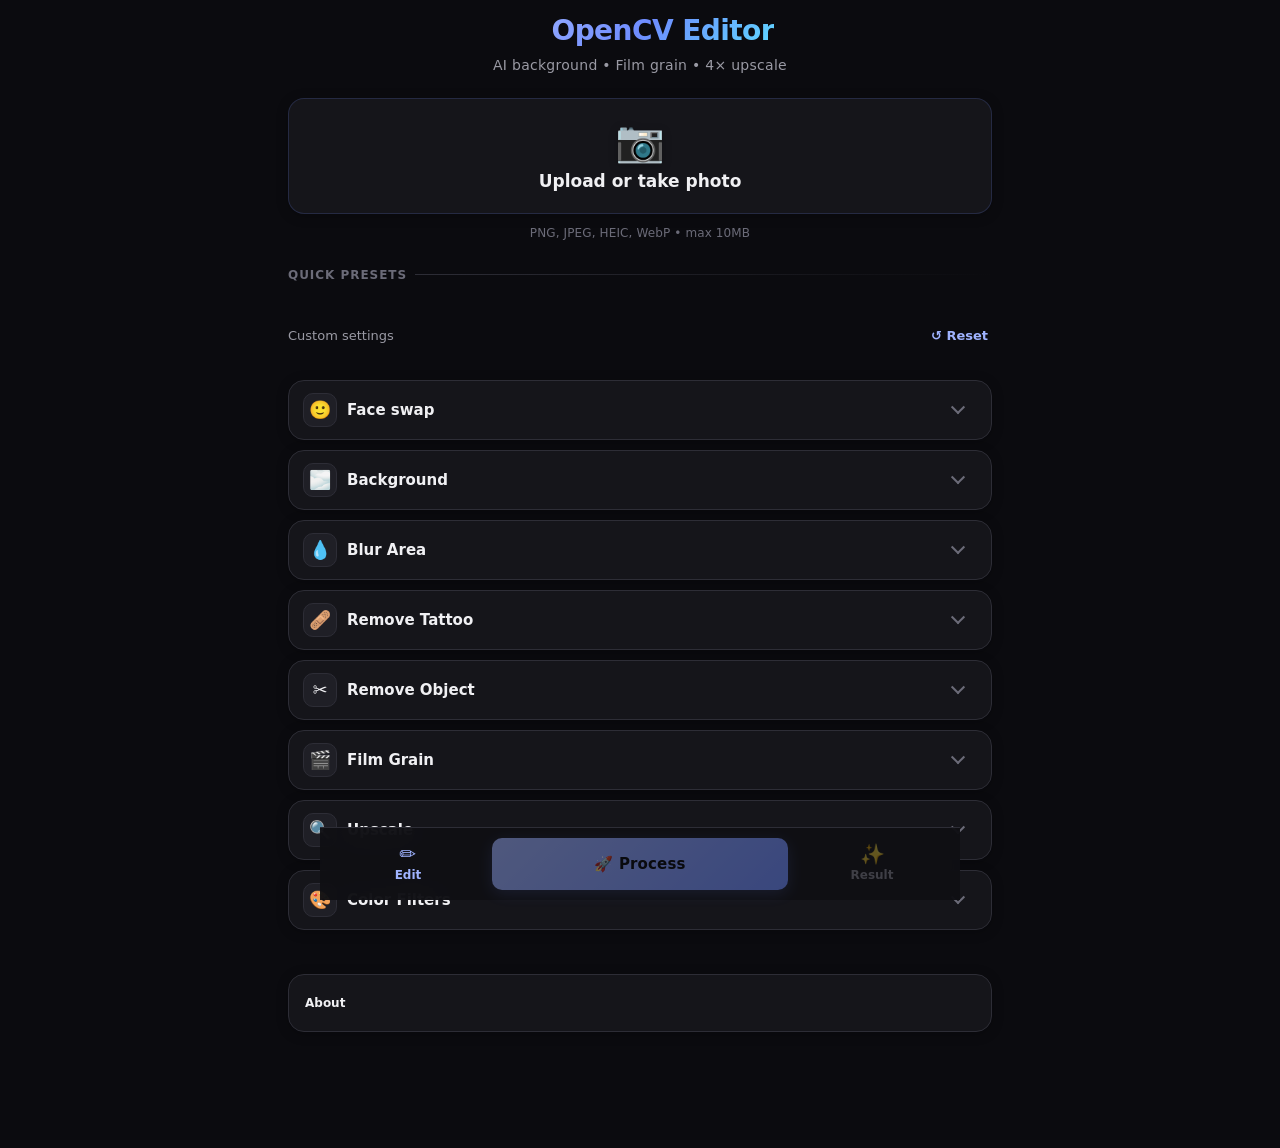
==== web/index.html @ 7b66ee46 "fix: tattoo removal two-stage repair: LaMa for light/shade, colour diffused from the skin around the" ====
<!DOCTYPE html>
<html lang="en">
<head>
  <meta charset="UTF-8" />
  <meta name="viewport" content="width=device-width, initial-scale=1.0, viewport-fit=cover" />
  <meta name="theme-color" content="#0f0f12" />
  <meta name="description" content="Mobile-first AI image editor — background, grain, upscale, filters. On-device." />
  <meta name="mobile-web-app-capable" content="yes" />
  <meta name="apple-mobile-web-app-capable" content="yes" />
  <meta name="apple-mobile-web-app-status-bar-style" content="black-translucent" />
  <title>OpenCV Image Editor</title>
  <link rel="manifest" href="manifest.webmanifest" />
  <link rel="icon" type="image/png" sizes="192x192" href="icons/icon-192.png" />
  <link rel="apple-touch-icon" href="icons/icon-192.png" />
  <link rel="stylesheet" href="style.css?v=26" />
</head>
<body>
  <main class="app">
    <header class="app-header">
      <h1>OpenCV Editor</h1>
      <p class="subtitle">AI background • Film grain • 4× upscale</p>
    </header>

    <section class="upload-section" aria-label="Upload image">
      <button id="upload-btn" class="card upload-card" type="button">
        <span class="upload-btn-icon">📷</span>
        <span>Upload or take photo</span>
      </button>
      <p class="upload-hint">PNG, JPEG, HEIC, WebP • max 10MB</p>
      <input id="file-input" type="file" accept="image/png,image/jpeg,image/webp,image/heic,image/heif" hidden />
      <div id="preview-container" hidden>
        <div class="preview-stack">
          <div id="zoom-layer" class="zoom-layer">
            <img id="preview" alt="Uploaded preview" />
            <canvas id="live-canvas" aria-hidden="true" hidden></canvas>
            <canvas id="mask-canvas" hidden></canvas>
            <svg id="face-overlay" class="face-overlay" hidden aria-label="Detected faces"></svg>
          </div>
          <span class="live-badge" aria-hidden="true">Live preview</span>
          <div id="zoom-controls" class="zoom-controls" hidden role="group" aria-label="Zoom">
            <button type="button" id="zoom-out" aria-label="Zoom out">−</button>
            <button type="button" id="zoom-in" aria-label="Zoom in">+</button>
            <button type="button" id="zoom-pan" aria-label="Move the picture (drag to pan)" aria-pressed="false">✋</button>
            <button type="button" id="zoom-fit" aria-label="Fit the whole picture">⤢</button>
          </div>
        </div>
        <div class="transform-bar" role="group" aria-label="Rotate and flip">
          <button class="btn btn-secondary" id="rot-ccw" type="button" aria-label="Rotate left"><span aria-hidden="true">⟲</span><small>Left</small></button>
          <button class="btn btn-secondary" id="rot-cw" type="button" aria-label="Rotate right"><span aria-hidden="true">⟳</span><small>Right</small></button>
          <button class="btn btn-secondary" id="flip-h" type="button" aria-label="Flip horizontally"><span aria-hidden="true">⇋</span><small>Flip H</small></button>
          <button class="btn btn-secondary" id="flip-v" type="button" aria-label="Flip vertically"><span aria-hidden="true">⇅</span><small>Flip V</small></button>
          <button class="btn btn-secondary btn-danger" id="clear-btn" type="button" aria-label="Remove this photo"><span aria-hidden="true">✕</span><small>Remove</small></button>
        </div>
        <div id="select-toolbar" class="select-toolbar" hidden>
          <div class="select-head">
            <strong id="sel-title">Select</strong>
            <fieldset class="segmented segmented-sm" id="sel-mode">
              <legend class="sr-only">Selection mode</legend>
              <label><input type="radio" name="sel-mode" value="click" checked /><span>🎯 Tap</span></label>
              <label><input type="radio" name="sel-mode" value="paint" /><span>✏️ Paint</span></label>
            </fieldset>
          </div>
          <p class="control-hint" id="sel-hint"></p>
          <p class="control-hint">Zoom in to select precisely: pinch with two fingers (or Ctrl + scroll), use + / −, and ✋ to drag the picture around. ⤢ fits it back.</p>
          <div id="sel-paint-controls" hidden>
            <label class="slider-row">
              <span>Brush size <output id="sel-brush-value">24</output></span>
              <input type="range" id="sel-brush-size" min="5" max="80" step="1" value="24" />
            </label>
          </div>
          <div class="inpaint-buttons">
            <button id="sel-undo" class="btn btn-secondary" type="button" hidden>↶ Undo</button>
            <button id="sel-clear" class="btn btn-secondary" type="button">🗑️ Clear selection</button>
          </div>
        </div>
      </div>
    </section>

    <section class="presets-section" aria-label="Quick presets">
      <h2 class="section-title">Quick Presets</h2>
      <div class="preset-pills" id="preset-pills" role="tablist">
        <!-- pills populated by app.js -->
      </div>
      <div class="preset-meta">
        <p class="preset-description" id="preset-description">Custom settings</p>
        <button id="reset-btn" class="btn-link" type="button" aria-label="Reset all settings to defaults">↺ Reset</button>
      </div>
    </section>

    <section class="controls-section" aria-label="Image processing controls">
      <details class="control-group" id="face-group">
        <summary>
          <span class="control-icon" aria-hidden="true">🙂</span>
          <span>Face swap</span>
        </summary>
        <div class="control-body">
          <label class="checkbox-row">
            <input type="checkbox" id="face-enabled" />
            <span>Replace a face with one from another photo</span>
          </label>
          <p class="face-note" id="face-note" hidden></p>
          <div class="bg-image-row">
            <button id="face-donor-btn" class="btn btn-secondary" type="button">🙂 Choose photo with the new face</button>
            <img id="face-donor-thumb" alt="Photo with the new face" hidden />
            <input id="face-donor-input" type="file" accept="image/png,image/jpeg,image/webp,image/heic,image/heif" hidden />
          </div>
          <p class="face-info" id="face-info" aria-live="polite"></p>
          <div class="face-pick" id="face-target-pick" hidden>
            <span>Replace which face in your photo?</span>
            <div class="face-chips" id="face-target-chips" role="group" aria-label="Face to replace"></div>
          </div>
          <div class="face-pick" id="face-donor-pick" hidden>
            <span>Use which face from the new photo?</span>
            <div class="face-chips" id="face-donor-chips" role="group" aria-label="Face to use"></div>
          </div>
          <label class="checkbox-row" id="face-hair-row">
            <input type="checkbox" id="face-hair" />
            <span>Also take their hair (best with a plain background and no hat)</span>
          </label>
          <label class="slider-row">
            <span>Face shape: theirs → new face <output id="face-shape-value">0.80</output></span>
            <input type="range" id="face-shape" min="0" max="1" step="0.05" value="0.8" />
          </label>
          <label class="slider-row">
            <span>Soften edge <output id="face-blend-value">0.50</output></span>
            <input type="range" id="face-blend" min="0" max="1" step="0.05" value="0.5" />
          </label>
          <label class="slider-row">
            <span>Match skin tone <output id="face-color-value">0.80</output></span>
            <input type="range" id="face-color" min="0" max="1" step="0.05" value="0.8" />
          </label>
          <label class="slider-row">
            <span>Match photo texture <output id="face-detail-value">0.80</output></span>
            <input type="range" id="face-detail" min="0" max="1.5" step="0.05" value="0.8" />
          </label>
          <label class="slider-row" id="face-restore-row">
            <span>Sharpen face <output id="face-restore-value">0.30</output></span>
            <input type="range" id="face-restore" min="0" max="1" step="0.05" value="0.3" />
          </label>
          <p class="face-note">Runs on the server when you tap Process (a few seconds). Only use faces of people who are happy for you to.</p>
        </div>
      </details>

      <details class="control-group" id="bg-group">
        <summary>
          <span class="control-icon" aria-hidden="true">🌫️</span>
          <span>Background</span>
        </summary>
        <div class="control-body">
          <label class="checkbox-row">
            <input type="checkbox" id="bg-enabled" />
            <span>Enable background processing</span>
          </label>
          <fieldset class="segmented" id="bg-mode">
            <legend class="sr-only">Background mode</legend>
            <label><input type="radio" name="bg-mode" value="blur" checked /><span>Blur</span></label>
            <label><input type="radio" name="bg-mode" value="remove" /><span>Remove</span></label>
            <label><input type="radio" name="bg-mode" value="color" /><span>Colour</span></label>
            <label><input type="radio" name="bg-mode" value="image" /><span>Photo</span></label>
          </fieldset>
          <fieldset class="segmented" id="bg-source">
            <legend class="sr-only">Background selection</legend>
            <label><input type="radio" name="bg-source" value="auto" checked /><span>Auto</span></label>
            <label><input type="radio" name="bg-source" value="paint" /><span>Paint BG</span></label>
          </fieldset>
          <div id="bg-model-row" class="select-row">
            <label for="bg-model">Model</label>
            <select id="bg-model" disabled>
              <option value="u2netp" selected>U2NetP (fast)</option>
              <option value="birefnet_tiny">BiRefNet Tiny (best quality, slow)</option>
            </select>
          </div>
          <label class="slider-row" id="blur-strength-row">
            <span>Blur strength <output id="blur-value">15</output></span>
            <input type="range" id="blur-strength" min="1" max="50" value="15" />
          </label>
          <div id="bg-replace" hidden>
            <div id="bg-color-row" class="bg-color-row" hidden>
              <div class="swatches" id="bg-swatches" role="group" aria-label="Background colour"></div>
              <input type="color" id="bg-color" value="#00b140" aria-label="Custom background colour" />
            </div>
            <div id="bg-image-row" class="bg-image-row" hidden>
              <button id="bg-image-btn" class="btn btn-secondary" type="button">🖼️ Choose background photo</button>
              <img id="bg-image-thumb" alt="Chosen background" hidden />
              <input id="bg-image-input" type="file" accept="image/png,image/jpeg,image/webp,image/heic,image/heif" hidden />
            </div>
            <div id="bg-image-adjust" hidden>
              <label class="slider-row">
                <span>Zoom <output id="bg-zoom-value">1.00</output></span>
                <input type="range" id="bg-zoom" min="1" max="3" step="0.05" value="1" />
              </label>
              <label class="slider-row">
                <span>Move left / right <output id="bg-x-value">0.00</output></span>
                <input type="range" id="bg-x" min="-1" max="1" step="0.05" value="0" />
              </label>
              <label class="slider-row">
                <span>Move up / down <output id="bg-y-value">0.00</output></span>
                <input type="range" id="bg-y" min="-1" max="1" step="0.05" value="0" />
              </label>
            </div>
            <label class="slider-row">
              <span>Soften edge <output id="bg-feather-value">0.00</output></span>
              <input type="range" id="bg-feather" min="0" max="1" step="0.05" value="0" />
            </label>
            <label class="slider-row">
              <span>Edge in / out <output id="bg-shrink-value">0.00</output></span>
              <input type="range" id="bg-shrink" min="-1" max="1" step="0.05" value="0" />
            </label>
            <label class="slider-row">
              <span>Remove colour fringe <output id="bg-defringe-value">0.00</output></span>
              <input type="range" id="bg-defringe" min="0" max="1" step="0.05" value="0" />
            </label>
          </div>
        </div>
      </details>

      <details class="control-group" id="blur-group">
        <summary>
          <span class="control-icon" aria-hidden="true">💧</span>
          <span>Blur Area</span>
        </summary>
        <div class="control-body">
          <label class="checkbox-row">
            <input type="checkbox" id="blur-enabled" />
            <span>Enable selective blur</span>
          </label>
          <fieldset class="segmented" id="blur-target">
            <legend class="sr-only">What to blur</legend>
            <label><input type="radio" name="blur-target" value="selection" checked /><span>Blur selection</span></label>
            <label><input type="radio" name="blur-target" value="outside" /><span>Blur everything else</span></label>
          </fieldset>
          <label class="slider-row">
            <span>Blur strength <output id="blur-area-value">15</output></span>
            <input type="range" id="blur-area-strength" min="1" max="50" value="15" />
          </label>
        </div>
      </details>

      <details class="control-group" id="tattoo-group">
        <summary>
          <span class="control-icon" aria-hidden="true">🩹</span>
          <span>Remove Tattoo</span>
        </summary>
        <div class="control-body">
          <label class="checkbox-row">
            <input type="checkbox" id="tattoo-enabled" />
            <span>Enable tattoo removal</span>
          </label>
          <label class="slider-row">
            <span>Amount removed <output id="tattoo-strength-value">1.00</output></span>
            <input type="range" id="tattoo-strength" min="0" max="1" step="0.05" value="1" />
          </label>
          <label class="slider-row">
            <span>Sensitivity (higher catches fainter ink) <output id="tattoo-grow-value">0.50</output></span>
            <input type="range" id="tattoo-grow" min="0" max="1" step="0.05" value="0.5" />
          </label>
          <p class="face-note">Tap the tattoo to select it, or paint over it. The background is taken out temporarily, the painted skin is removed with AI object removal and given back the skin's own grain, then the background is put back, so the wall is never touched. Paint the whole tattoo, a little past its edge is fine, but keep clear of anything you want to keep (eyes, hair). The sensitivity slider only applies if the AI model is unavailable.</p>
        </div>
      </details>

      <details class="control-group" id="inpaint-group">
        <summary>
          <span class="control-icon" aria-hidden="true">✂️</span>
          <span>Remove Object</span>
        </summary>
        <div class="control-body">
          <label class="checkbox-row">
            <input type="checkbox" id="inpaint-enabled" />
            <span>Enable object removal</span>
          </label>
          <fieldset class="segmented" id="inpaint-algo">
            <legend class="sr-only">Inpainting algorithm</legend>
            <label><input type="radio" name="inpaint-algo" value="lama" checked /><span>AI</span></label>
            <label><input type="radio" name="inpaint-algo" value="ns" /><span>Smooth</span></label>
            <label><input type="radio" name="inpaint-algo" value="telea" /><span>Fast</span></label>
          </fieldset>
          <label class="slider-row" id="inpaint-iterations-row">
            <span>AI quality <output id="inpaint-iterations-value">2 passes</output></span>
            <input type="range" id="inpaint-iterations" min="1" max="20" step="1" value="2" />
          </label>
          <label class="slider-row" id="inpaint-radius-row">
            <span>Fill radius <output id="inpaint-radius-value">3</output></span>
            <input type="range" id="inpaint-radius" min="1" max="20" step="1" value="3" />
          </label>
        </div>
      </details>

      <details class="control-group" id="grain-group">
        <summary>
          <span class="control-icon" aria-hidden="true">🎬</span>
          <span>Film Grain</span>
        </summary>
        <div class="control-body">
          <label class="checkbox-row">
            <input type="checkbox" id="grain-enabled" />
            <span>Enable film grain</span>
          </label>
          <label class="slider-row">
            <span>Intensity <output id="grain-value">0.4</output></span>
            <input type="range" id="grain-intensity" min="0" max="1" step="0.05" value="0.4" />
          </label>
        </div>
      </details>

      <details class="control-group" id="upscale-group">
        <summary>
          <span class="control-icon" aria-hidden="true">🔍</span>
          <span>Upscale</span>
        </summary>
        <div class="control-body">
          <label class="checkbox-row">
            <input type="checkbox" id="upscale-enabled" />
            <span>Enable upscaling</span>
          </label>
          <fieldset class="segmented" id="upscale-scale">
            <legend class="sr-only">Scale factor</legend>
            <label><input type="radio" name="upscale-scale" value="1" /><span>1×</span></label>
            <label><input type="radio" name="upscale-scale" value="2" checked /><span>2×</span></label>
            <label><input type="radio" name="upscale-scale" value="4" /><span>4×</span></label>
          </fieldset>
          <label class="select-row">
            <span>Algorithm</span>
            <select id="upscale-algorithm">
              <option value="interp" selected>Fast (LANCZOS)</option>
              <option value="edsr">Best (EDSR, slow)</option>
              <option value="espcn">Balanced (ESPCN)</option>
            </select>
          </label>
        </div>
      </details>

      <details class="control-group" id="filters-group">
        <summary>
          <span class="control-icon" aria-hidden="true">🎨</span>
          <span>Color Filters</span>
        </summary>
        <div class="control-body">
          <label class="checkbox-row">
            <input type="checkbox" id="filters-enabled" />
            <span>Enable color filters</span>
          </label>
          <label class="slider-row">
            <span>Brightness <output id="brightness-value">1.0</output></span>
            <input type="range" id="brightness" min="0" max="2" step="0.05" value="1.0" />
          </label>
          <label class="slider-row">
            <span>Contrast <output id="contrast-value">1.0</output></span>
            <input type="range" id="contrast" min="0" max="2" step="0.05" value="1.0" />
          </label>
          <label class="slider-row">
            <span>Saturation <output id="saturation-value">1.0</output></span>
            <input type="range" id="saturation" min="0" max="2" step="0.05" value="1.0" />
          </label>
          <label class="slider-row">
            <span>Sharpness <output id="sharpness-value">1.0</output></span>
            <input type="range" id="sharpness" min="0" max="2" step="0.05" value="1.0" />
          </label>
          <label class="slider-row">
            <span>Vignette <output id="vignette-value">0.0</output></span>
            <input type="range" id="vignette" min="0" max="1" step="0.05" value="0" />
          </label>
          <label class="checkbox-row">
            <input type="checkbox" id="sepia" />
            <span>Sepia tone</span>
          </label>
          <label class="checkbox-row">
            <input type="checkbox" id="anime" />
            <span>Anime style</span>
          </label>
          <div id="anime-controls" hidden>
            <label class="select-row">
              <span>Anime style</span>
              <select id="anime-style">
                <option value="hayao" selected>Hayao — classic anime</option>
                <option value="shinkai">Shinkai — vivid blues</option>
                <option value="paprika">Paprika — bold colours</option>
                <option value="hayao3">Hayao v3 — soft Ghibli</option>
                <option value="jp_face">JP Face — cel-shaded cartoon</option>
              </select>
            </label>
            
          </div>
          <label class="checkbox-row">
            <input type="checkbox" id="painting" />
            <span>Painting style</span>
          </label>
          <div id="painting-controls" hidden>
            <fieldset class="segmented" id="painting-style">
              <legend class="sr-only">Painting style</legend>
              <label><input type="radio" name="painting-style" value="oil" checked /><span>Oil</span></label>
              <label><input type="radio" name="painting-style" value="painterly" /><span>Painterly</span></label>
              <label><input type="radio" name="painting-style" value="pointillism" /><span>Pointillist</span></label>
            </fieldset>
            <p class="control-hint">AI style transfer · Oil: rich brushwork, Painterly: soft modern, Pointillist: impressionist dots</p>
          </div>
        </div>
      </details>

    </section>


    <section class="output-section" id="output-section" hidden aria-label="Processed output">
      <div class="output-tabs" id="output-tabs" role="tablist" data-more="false">
        <button class="tab active" data-tab="final" role="tab">✨ Result</button>
        <button class="tab" data-tab="before_after" role="tab">🔄 Before/After</button>
        <button class="tab tab-debug" data-tab="diff" role="tab">🔍 Diff</button>
        <button class="tab tab-debug" data-tab="mask" role="tab">🎭 Mask</button>
        <button class="tab tab-debug" data-tab="grain" role="tab">🎬 Grain</button>
        <button class="tab tab-debug" data-tab="upscaled" role="tab">📐 Upscaled</button>
        <button class="tab tab-more" id="tabs-more" type="button" aria-expanded="false" hidden>More ▾</button>
      </div>
      <div class="output-panes">
        <div class="output-pane active" data-pane="final">
          <img id="out-final" alt="Processed result" />
          <div class="save-row">
            <a id="save-btn" class="btn btn-primary" download="edited.png" hidden>⬇️ Save PNG</a>
            <button id="share-btn" class="btn btn-secondary" type="button" hidden>📤 Share</button>
          </div>
          <p class="save-hint" id="save-hint" hidden>Saved as a PNG file so transparency is kept. Long-pressing the picture can flatten it; use this button.</p>
        </div>
        <div class="output-pane" data-pane="before_after">
          <img id="out-before_after" alt="Before/after comparison" />
        </div>
        <div class="output-pane" data-pane="diff">
          <img id="out-diff" alt="Difference visualization" />
        </div>
        <div class="output-pane" data-pane="mask">
          <img id="out-mask" alt="Matting mask" />
        </div>
        <div class="output-pane" data-pane="grain">
          <img id="out-grain" alt="Grain visualization" />
        </div>
        <div class="output-pane" data-pane="upscaled">
          <img id="out-upscaled" alt="Upscaled intermediate" />
        </div>
      </div>
      <div class="output-meta" id="output-meta"></div>
    </section>

    <footer class="app-footer">
      <details>
        <summary>About</summary>
        <p>Mobile-first AI image editor. Powered by OpenCV 5, BiRefNet / U2Net background removal, LaMa inpainting and EDSR upscaling.</p>
        <p>All processing happens on-device. No images are uploaded to a third party.</p>
      </details>
    </footer>
  </main>

  <div class="status-bar" id="status-bar" role="status" aria-live="polite"></div>
  <nav class="bottom-nav" aria-label="Main">
    <button id="nav-edit" class="nav-item active" type="button" aria-current="page">
      <span aria-hidden="true">✏️</span><span>Edit</span>
    </button>
    <button id="process-btn" class="btn btn-primary" type="button" disabled>🚀 Process</button>
    <button id="nav-result" class="nav-item" type="button" disabled>
      <span aria-hidden="true">✨</span><span>Result</span>
    </button>
  </nav>

  <script type="module" src="app.js?v=55"></script>
</body>
</html>
---- web/style.css ----
/* OpenCV Image Editor — mobile-first polished dark theme
 * 2026-07 GUI refresh: consistent cards, glass action bar, compact controls
 */

:root {
  --bg: #0b0b0f;
  --surface: #15151a;
  --surface-2: #1f1f26;
  --surface-3: #2a2a33;
  --fg: #f0f0f3;
  --fg-dim: #9a9aa4;
  --fg-subtle: #6b6b78;
  --accent: #6e8cff;
  --accent-2: #9fb3ff;
  --accent-hover: #5b7af0;
  --accent-fg: #05060a;
  --border: #2d2d36;
  --error: #ff6b6b;
  --success: #55df74;
  --warning: #ffb347;
  --radius: 16px;
  --radius-sm: 10px;
  --radius-xs: 6px;
  --shadow: 0 4px 20px rgba(0, 0, 0, 0.35);
  --shadow-soft: 0 2px 12px rgba(0, 0, 0, 0.25);
  --safe-top: env(safe-area-inset-top, 0px);
  --safe-bottom: env(safe-area-inset-bottom, 0px);
  --safe-left: env(safe-area-inset-left, 0px);
  --safe-right: env(safe-area-inset-right, 0px);
}

* { box-sizing: border-box; margin: 0; padding: 0; }

html, body {
  background: var(--bg);
  color: var(--fg);
  font-family: -apple-system, BlinkMacSystemFont, "Segoe UI", system-ui, sans-serif;
  font-size: 16px;
  line-height: 1.5;
  -webkit-text-size-adjust: 100%;
  -webkit-tap-highlight-color: transparent;
  overscroll-behavior-y: contain;
  overflow-x: hidden;
}

body {
  min-height: 100vh;
  min-height: 100dvh;
}

img { max-width: 100%; height: auto; display: block; }

/* Class-based display rules must not defeat the hidden attribute */
[hidden] { display: none !important; }

.sr-only {
  position: absolute; width: 1px; height: 1px;
  padding: 0; margin: -1px; overflow: hidden;
  clip: rect(0, 0, 0, 0); white-space: nowrap; border: 0;
}

.app {
  width: 100%;
  max-width: 640px;
  margin: 0 auto;
  padding: calc(14px + var(--safe-top)) calc(14px + var(--safe-right)) calc(96px + var(--safe-bottom)) calc(14px + var(--safe-left));
}

@media (max-width: 767px) {
  .app {
    width: auto;
    margin-left: calc(14px + var(--safe-left));
    margin-right: calc(14px + var(--safe-right));
    padding-left: 0;
    padding-right: 0;
  }
}

@media (min-width: 768px) {
  .app {
    max-width: 760px;
    padding-left: calc(28px + var(--safe-left));
    padding-right: calc(28px + var(--safe-right));
  }
}

/* --- Header --- */
.app-header {
  text-align: center;
  margin-bottom: 22px;
  overflow: hidden;
}
.app-header h1 {
  font-size: clamp(21px, 6vw, 28px);
  font-weight: 800;
  margin-bottom: 6px;
  letter-spacing: -0.02em;
  background: linear-gradient(135deg, #a0b4ff 0%, #6e8cff 50%, #5ed8ff 100%);
  -webkit-background-clip: text;
  background-clip: text;
  color: transparent;
  display: inline-flex;
  align-items: center;
  gap: 8px;
  max-width: 100%;
  line-height: 1.15;
  text-align: center;
}
.app-header h1::before {
  content: "🎨";
  font-size: 1.08em;
  filter: drop-shadow(0 2px 4px rgba(0,0,0,0.3));
  flex: 0 0 auto;
}
.subtitle {
  color: var(--fg-dim);
  font-size: 14px;
  font-weight: 500;
  letter-spacing: 0.02em;
}

.section-title {
  font-size: 12px;
  font-weight: 700;
  text-transform: uppercase;
  letter-spacing: 0.08em;
  color: var(--fg-subtle);
  margin-bottom: 10px;
  display: flex;
  align-items: center;
  gap: 8px;
}
.section-title::after {
  content: "";
  flex: 1;
  height: 1px;
  background: linear-gradient(90deg, var(--border), transparent);
}

/* --- Cards (shared shell) --- */
.card {
  background: var(--surface);
  border: 1px solid var(--border);
  border-radius: var(--radius);
  box-shadow: var(--shadow-soft);
}

/* --- Upload --- */
.upload-section { margin-bottom: 24px; }
.upload-card {
  display: flex;
  flex-direction: column;
  align-items: center;
  justify-content: center;
  gap: 10px;
  width: 100%;
  min-height: 116px;
  padding: 18px;
  color: var(--fg);
  font-family: inherit;
  border-color: rgba(110, 140, 255, 0.18);
  cursor: pointer;
  transition: transform 0.15s, border-color 0.15s, box-shadow 0.15s;
}
.upload-card:hover {
  border-color: var(--accent);
  box-shadow: 0 0 0 1px var(--accent), var(--shadow-soft);
}
.upload-card:active { transform: scale(0.98); }
.upload-btn-icon {
  font-size: 40px;
  line-height: 1;
  filter: drop-shadow(0 2px 4px rgba(0,0,0,0.25));
}
.upload-card span:last-child {
  font-size: 17px;
  font-weight: 600;
  color: var(--fg);
}
.upload-hint {
  margin-top: 10px;
  font-size: 12px;
  color: var(--fg-subtle);
  text-align: center;
  letter-spacing: 0.01em;
}

#preview-container { position: relative; margin-top: 14px; }
.preview-stack {
  position: relative;
  width: 100%;
  border-radius: var(--radius);
  overflow: hidden;
  background: var(--surface-2);
  box-shadow: var(--shadow-soft);
}
#preview {
  width: 100%;
  border-radius: var(--radius);
  max-height: 420px;
  object-fit: contain;
  display: block;
}
#live-canvas {
  position: absolute;
  inset: 0;
  width: 100%;
  height: 100%;
  object-fit: contain;       /* same box and letterboxing as #preview */
  border-radius: var(--radius);
  pointer-events: none;      /* the mask canvas above still gets the touches */
}
.live-badge {
  position: absolute;
  left: 8px;
  top: 8px;
  padding: 2px 8px;
  font-size: 11px;
  border-radius: 99px;
  background: rgba(0, 0, 0, 0.55);
  color: #fff;
  pointer-events: none;
  display: none;
}
.preview-stack.is-live .live-badge { display: block; }
#mask-canvas {
  position: absolute;
  top: 0;
  left: 0;
  border-radius: var(--radius);
  cursor: crosshair;
  touch-action: none;          /* paint mode: the finger draws */
}
#mask-canvas[data-mode="click"] { touch-action: pan-y pinch-zoom; }  /* tap to select, drag to scroll */
#mask-canvas[data-zoomed="1"] { touch-action: none; }  /* zoomed in (or moving the picture): we handle every gesture */
.zoom-layer { position: relative; transform-origin: 0 0; will-change: transform; }
.zoom-controls {
  position: absolute;
  right: 8px;
  bottom: 8px;
  display: flex;
  gap: 6px;
  z-index: 5;
}
.zoom-controls[hidden] { display: none; }
.zoom-controls button {
  width: 44px;
  height: 44px;
  border: 0;
  border-radius: 12px;
  font-size: 20px;
  line-height: 1;
  color: #fff;
  background: rgba(0, 0, 0, 0.6);
  cursor: pointer;
}
.zoom-controls button[aria-pressed="true"] { background: var(--accent); }

/* --- Presets --- */
.presets-section { margin-bottom: 22px; }
.preset-pills {
  display: flex;
  gap: 8px;
  overflow-x: auto;
  scroll-snap-type: x mandatory;
  -webkit-overflow-scrolling: touch;
  scrollbar-width: none;
  padding: 4px 2px 10px;
  margin: 0 -2px;
}
.preset-pills::-webkit-scrollbar { display: none; }
.preset-pill {
  flex: 0 0 auto;
  min-width: 90px;
  min-height: 52px;
  padding: 8px 14px;
  background: var(--surface);
  border: 1px solid var(--border);
  border-radius: 999px;
  color: var(--fg);
  font-size: 13px;
  font-weight: 600;
  font-family: inherit;
  cursor: pointer;
  scroll-snap-align: start;
  transition: background 0.15s, border-color 0.15s, color 0.15s, transform 0.1s;
  white-space: nowrap;
  box-shadow: var(--shadow-soft);
}
.preset-pill:hover, .preset-pill:focus-visible { background: var(--surface-2); border-color: var(--accent); outline: none; }
.preset-pill:active { transform: scale(0.96); }
.preset-pill.active {
  background: linear-gradient(135deg, var(--accent-2), var(--accent));
  color: var(--accent-fg);
  border-color: transparent;
  box-shadow: 0 2px 12px rgba(110, 140, 255, 0.3);
}
.preset-description { font-size: 13px; color: var(--fg-dim); margin-top: 6px; min-height: 1.5em; }

/* --- Controls --- */
.controls-section { margin-bottom: 18px; padding-bottom: 6px; }
.control-group {
  background: var(--surface);
  border: 1px solid var(--border);
  border-radius: var(--radius);
  margin-bottom: 10px;
  overflow: hidden;
  box-shadow: var(--shadow-soft);
  transition: border-color 0.15s, box-shadow 0.15s;
}
.control-group[open] {
  border-color: rgba(110, 140, 255, 0.35);
  box-shadow: 0 0 0 1px rgba(110, 140, 255, 0.08), var(--shadow-soft);
}
.control-group summary {
  display: grid;
  grid-template-columns: 34px minmax(0, 1fr);
  align-items: center;
  gap: 10px;
  min-height: 58px;
  padding: 0 14px;
  cursor: pointer;
  list-style: none;
  user-select: none;
  -webkit-user-select: none;
}
.control-group summary::-webkit-details-marker { display: none; }
.control-group summary { grid-template-columns: 34px minmax(0, 1fr) auto auto; }
.control-group summary::after {
  content: "";
  width: 8px; height: 8px;
  border-right: 2px solid var(--fg-subtle);
  border-bottom: 2px solid var(--fg-subtle);
  transform: rotate(45deg) translate(-2px, -2px);
  transition: transform 0.2s, border-color 0.2s;
  margin-right: 4px;
}
.control-group[open] summary::after { transform: rotate(225deg); border-color: var(--accent); }
/* "On" badge: shows which tools are active even when collapsed */
.control-group summary::before {
  content: "On";
  grid-column: 3;
  grid-row: 1;
  display: none;
  padding: 2px 8px;
  font-size: 11px;
  font-weight: 700;
  letter-spacing: 0.04em;
  text-transform: uppercase;
  color: var(--accent-fg);
  background: var(--success);
  border-radius: 999px;
}
.control-group[data-on="true"] summary::before { display: inline-block; }
.control-group[data-on="true"] { border-color: rgba(85, 223, 116, 0.35); }
.control-group[data-on="true"][open] { border-color: rgba(110, 140, 255, 0.45); }
.control-icon {
  width: 34px;
  height: 34px;
  display: flex;
  align-items: center;
  justify-content: center;
  font-size: 18px;
  line-height: 1;
  flex-shrink: 0;
  background: var(--surface-2);
  border-radius: 10px;
  border: 1px solid var(--border);
}
.control-group summary > span:nth-of-type(2) { flex: 1; font-weight: 600; font-size: 15px; }
.control-body {
  padding: 0 16px 16px;
  display: flex;
  flex-direction: column;
  gap: 14px;
}

/* Segmented radio */
.segmented {
  display: flex;
  flex-wrap: wrap;
  gap: 0;
  background: var(--surface-2);
  border-radius: var(--radius-sm);
  padding: 2px;
  border: 1px solid var(--border);
  min-width: 0;
}
.segmented label {
  flex: 1 1 0;
  position: relative;
  min-width: 0;
  min-height: 42px;
  display: flex;
  align-items: center;
  justify-content: center;
  cursor: pointer;
  border-radius: var(--radius-xs);
  transition: background 0.15s;
  padding: 2px;
}
.segmented input[type="radio"] { position: absolute; opacity: 0; pointer-events: none; }
.segmented label > span {
  font-size: 13px;
  font-weight: 600;
  padding: 6px 4px;
  border-radius: var(--radius-xs);
  transition: background 0.15s, color 0.15s, box-shadow 0.15s;
  display: block;
  text-align: center;
  white-space: nowrap;
  width: 100%;
  overflow: hidden;
  text-overflow: ellipsis;
}
.segmented input[type="radio"]:checked + span {
  background: var(--accent);
  color: var(--accent-fg);
  box-shadow: 0 2px 8px rgba(110, 140, 255, 0.25);
}
.segmented label:hover > span { background: rgba(255, 255, 255, 0.04); }
.segmented input[type="radio"]:checked + span:hover { background: var(--accent); }

/* Replacement background (colour / photo) */
#bg-replace { display: flex; flex-direction: column; gap: 14px; }
#bg-replace[hidden], #bg-replace [hidden] { display: none; }
.bg-color-row, .bg-image-row { display: flex; align-items: center; gap: 10px; flex-wrap: wrap; }
.swatches { display: flex; gap: 8px; flex-wrap: wrap; }
.swatch {
  width: 44px; height: 44px; border-radius: 50%;
  border: 2px solid var(--border); padding: 0; cursor: pointer;
}
.swatch[aria-pressed="true"] { border-color: #fff; box-shadow: 0 0 0 2px var(--accent); }
#bg-color { width: 44px; height: 44px; padding: 2px; border-radius: 10px; border: 1px solid var(--border); background: var(--surface-2); }
#bg-image-thumb { width: 56px; height: 56px; object-fit: cover; border-radius: 10px; border: 1px solid var(--border); }

/* Slider / select / checkbox rows */
.slider-row, .select-row {
  display: flex;
  flex-direction: column;
  gap: 6px;
  font-size: 14px;
}
.slider-row > span:first-child {
  display: flex; justify-content: space-between;
  color: var(--fg-dim);
  font-size: 13px;
  font-weight: 500;
  min-height: 20px;
}
.slider-row output { color: var(--fg); font-weight: 700; font-variant-numeric: tabular-nums; }
input[type="range"] {
  -webkit-appearance: none;
  appearance: none;
  width: 100%;
  height: 36px;
  background: transparent;
  cursor: pointer;
  padding: 0;
  margin: 0;
}
input[type="range"]::-webkit-slider-runnable-track {
  height: 6px;
  background: linear-gradient(90deg, var(--surface-3), var(--surface-3));
  border-radius: 3px;
}
input[type="range"]::-webkit-slider-thumb {
  -webkit-appearance: none;
  appearance: none;
  width: 26px; height: 26px;
  background: var(--accent);
  border-radius: 50%;
  margin-top: -10px;
  border: 2px solid var(--bg);
  box-shadow: 0 1px 3px rgba(0, 0, 0, 0.4);
  transition: box-shadow 0.15s, transform 0.1s;
}
input[type="range"]::-webkit-slider-thumb:active { transform: scale(1.1); }
input[type="range"]::-moz-range-track { height: 6px; background: var(--surface-3); border-radius: 3px; }
input[type="range"]::-moz-range-thumb {
  width: 26px; height: 26px;
  background: var(--accent);
  border-radius: 50%;
  border: 2px solid var(--bg);
  box-shadow: 0 1px 3px rgba(0, 0, 0, 0.4);
}
input[type="range"]:focus { outline: none; }
input[type="range"]:focus::-webkit-slider-thumb { box-shadow: 0 0 0 3px rgba(110, 140, 255, 0.4); }
input[type="range"]:focus::-moz-range-thumb { box-shadow: 0 0 0 3px rgba(110, 140, 255, 0.4); }

.select-row select {
  background: var(--surface-2);
  color: var(--fg);
  border: 1px solid var(--border);
  border-radius: var(--radius-sm);
  padding: 0 12px;
  min-height: 46px;
  font-size: 14px;
  font-family: inherit;
  width: 100%;
  cursor: pointer;
}
.select-row select:focus { outline: none; border-color: var(--accent); }

.checkbox-row {
  display: flex;
  flex-direction: row;
  align-items: center;
  gap: 12px;
  min-height: 44px;
  cursor: pointer;
  user-select: none;
  -webkit-user-select: none;
}
.checkbox-row input[type="checkbox"] {
  width: 24px; height: 24px;
  accent-color: var(--accent);
  cursor: pointer;
  flex-shrink: 0;
}
.checkbox-row span { font-size: 15px; font-weight: 500; }

.control-hint {
  font-size: 13px;
  color: var(--fg-dim);
  line-height: 1.5;
}
.inpaint-buttons {
  display: grid;
  grid-auto-flow: column;
  grid-auto-columns: 1fr;
  gap: 8px;
}
#inpaint-click-actions {
  grid-template-columns: 2fr 1fr 1fr;
  grid-auto-flow: row;
}
.inpaint-buttons .btn {
  min-height: 42px;
  font-size: 14px;
  padding: 8px 4px;
}

/* Keyboard / switch-control focus */
.control-group summary:focus-visible,
.btn:focus-visible,
.tab:focus-visible,
.btn-link:focus-visible,
.checkbox-row input:focus-visible,
.select-row select:focus-visible,
.segmented label:has(input:focus-visible) {
  outline: 2px solid var(--accent-2);
  outline-offset: 2px;
}

/* Disabled states */
.slider-row.disabled { opacity: 0.45; pointer-events: none; }
.control-body input:disabled, .control-body select:disabled { opacity: 0.45; cursor: not-allowed; }
.segmented:has(input:disabled) { opacity: 0.45; }

/* --- Buttons --- */
.btn {
  display: flex;
  align-items: center;
  justify-content: center;
  min-height: 50px;
  padding: 12px 20px;
  border: none;
  border-radius: var(--radius-sm);
  font-size: 15px;
  font-weight: 700;
  font-family: inherit;
  cursor: pointer;
  transition: background 0.15s, transform 0.1s, opacity 0.15s, box-shadow 0.15s;
  -webkit-user-select: none;
  user-select: none;
  letter-spacing: 0.01em;
}
.btn:disabled { opacity: 0.45; cursor: not-allowed; }
.btn:active:not(:disabled) { transform: scale(0.98); }
.btn-primary {
  background: linear-gradient(135deg, var(--accent-2), var(--accent));
  color: var(--accent-fg);
  min-height: 56px;
  box-shadow: 0 4px 16px rgba(110, 140, 255, 0.25);
}
.btn-primary:hover:not(:disabled) { background: linear-gradient(135deg, #b1c3ff, var(--accent-hover)); box-shadow: 0 4px 20px rgba(110, 140, 255, 0.35); }
.btn-secondary { background: var(--surface-2); color: var(--fg); border: 1px solid var(--border); }
.btn-secondary:hover:not(:disabled) { background: var(--surface-3); border-color: var(--accent); }
.btn-ghost { background: transparent; color: var(--fg-subtle); min-height: 42px; font-weight: 600; }
.btn-ghost:hover:not(:disabled) { color: var(--fg); background: rgba(255,255,255,0.03); }


/* --- Output --- */
.output-section { margin-top: 18px; }
.status-bar {
  position: fixed;
  left: calc(14px + var(--safe-left));
  right: calc(14px + var(--safe-right));
  bottom: calc(86px + var(--safe-bottom));
  max-width: 612px;
  margin: 0 auto;
  z-index: 30;
  font-size: 14px;
  color: var(--fg);
  text-align: center;
  padding: 10px 14px;
  word-wrap: break-word;
  background: rgba(31, 31, 38, 0.96);
  border-radius: var(--radius-sm);
  border: 1px solid var(--border);
  box-shadow: var(--shadow);
  backdrop-filter: blur(12px);
  -webkit-backdrop-filter: blur(12px);
}
.status-bar:empty { display: none; }
.status-bar.error { color: var(--error); background: rgba(255, 107, 107, 0.08); border-color: rgba(255, 107, 107, 0.3); }
.status-bar.success { color: var(--success); background: rgba(85, 223, 116, 0.08); border-color: rgba(85, 223, 116, 0.3); }
.output-tabs {
  display: flex;
  gap: 4px;
  overflow-x: auto;
  scrollbar-width: none;
  margin-bottom: 12px;
  padding: 4px;
  background: var(--surface);
  border-radius: var(--radius);
  border: 1px solid var(--border);
  -webkit-overflow-scrolling: touch;
}
.output-tabs::-webkit-scrollbar { display: none; }
.tab {
  flex: 1 0 auto;
  min-width: 64px;
  padding: 10px 12px;
  min-height: 44px;
  background: transparent;
  border: none;
  border-radius: var(--radius-sm);
  color: var(--fg-dim);
  font-size: 13px;
  font-weight: 600;
  font-family: inherit;
  cursor: pointer;
  white-space: nowrap;
  transition: background 0.15s, color 0.15s, opacity 0.15s;
}
.tab:hover:not(:disabled) { background: var(--surface-2); color: var(--fg); }
.tab.active { background: var(--accent); color: var(--accent-fg); box-shadow: 0 2px 8px rgba(110, 140, 255, 0.2); }
.tab:disabled { opacity: 0.35; cursor: not-allowed; }

.output-panes {
  background: var(--surface);
  border: 1px solid var(--border);
  border-radius: var(--radius);
  padding: 12px;
}
.output-pane { display: none; }
.output-pane.active { display: block; }
.output-pane img {
  width: 100%;
  height: auto;
  border-radius: var(--radius-sm);
  background: var(--surface-2);
  background-image:
    linear-gradient(45deg, #2e2e38 25%, transparent 25%),
    linear-gradient(-45deg, #2e2e38 25%, transparent 25%),
    linear-gradient(45deg, transparent 75%, #2e2e38 75%),
    linear-gradient(-45deg, transparent 75%, #2e2e38 75%);
  background-size: 16px 16px;
  background-position: 0 0, 0 8px, 8px -8px, -8px 0;
}
.output-meta {
  text-align: center;
  font-size: 12px;
  color: var(--fg-subtle);
  margin-top: 10px;
  padding: 0 4px;
}

/* --- Footer --- */
.app-footer { margin-top: 28px; padding: 0 0 calc(20px + var(--safe-bottom)); }
.app-footer details {
  background: var(--surface);
  border: 1px solid var(--border);
  border-radius: var(--radius);
  padding: 12px 16px;
  font-size: 12px;
  color: var(--fg-dim);
  box-shadow: var(--shadow-soft);
}
.app-footer summary { cursor: pointer; font-weight: 600; color: var(--fg); min-height: 32px; display: flex; align-items: center; }
.app-footer summary::marker { color: var(--fg-subtle); }
.app-footer p { margin-top: 8px; line-height: 1.6; }
.app-footer p + p { margin-top: 4px; }

/* --- Reduced motion --- */
@media (prefers-reduced-motion: reduce) {
  *, *::before, *::after {
    transition-duration: 0.01ms !important;
    animation-duration: 0.01ms !important;
  }
}

/* --- Bottom navigation (Edit | Process | Result) --- */
.bottom-nav {
  position: fixed;
  left: 0; right: 0; bottom: 0;
  z-index: 40;
  display: grid;
  grid-template-columns: 1fr 2fr 1fr;
  align-items: center;
  gap: 10px;
  max-width: 640px;
  margin: 0 auto;
  padding: 10px calc(14px + var(--safe-right)) calc(10px + var(--safe-bottom)) calc(14px + var(--safe-left));
  background: rgba(15, 15, 20, 0.94);
  border-top: 1px solid var(--border);
  backdrop-filter: blur(16px);
  -webkit-backdrop-filter: blur(16px);
}
.bottom-nav .btn-primary { min-height: 52px; padding: 8px 12px; }
.nav-item {
  display: flex;
  flex-direction: column;
  align-items: center;
  justify-content: center;
  gap: 2px;
  min-height: 52px;
  background: transparent;
  border: none;
  border-radius: var(--radius-sm);
  color: var(--fg-dim);
  font: inherit;
  font-size: 12px;
  font-weight: 600;
  cursor: pointer;
}
.nav-item > span:first-child { font-size: 20px; line-height: 1; }
.nav-item.active { color: var(--accent-2); }
.nav-item:disabled { opacity: 0.35; cursor: not-allowed; }
.nav-item:focus-visible { outline: 2px solid var(--accent-2); outline-offset: 2px; }

/* Two views: Edit (photo + controls) and Result (output) */
body[data-view="result"] .upload-section,
body[data-view="result"] .presets-section,
body[data-view="result"] .controls-section { display: none; }
body[data-view="edit"] .output-section { display: none; }

/* --- Shared selection toolbar (sits under the photo) --- */
.select-toolbar {
  margin-top: 10px;
  padding: 12px;
  display: flex;
  flex-direction: column;
  gap: 10px;
  background: var(--surface);
  border: 1px solid rgba(110, 140, 255, 0.35);
  border-radius: var(--radius);
}
.select-toolbar[hidden] { display: none; }
.select-head { display: flex; align-items: center; justify-content: space-between; gap: 10px; }
.select-head strong { font-size: 14px; }
.segmented-sm { flex: 0 0 auto; min-width: 150px; }
.segmented-sm label { min-height: 36px; }

/* --- Preset meta row + link button --- */
.preset-meta { display: flex; align-items: center; justify-content: space-between; gap: 10px; margin-top: 6px; }
.preset-meta .preset-description { margin-top: 0; }
.btn-link {
  flex: 0 0 auto;
  min-height: 44px;
  padding: 0 4px 0 12px;
  background: none;
  border: none;
  color: var(--accent-2);
  font: inherit;
  font-size: 13px;
  font-weight: 600;
  cursor: pointer;
}
.btn-link:focus-visible { outline: 2px solid var(--accent-2); outline-offset: 2px; border-radius: 6px; }

/* Output: debug tabs live behind "More" */
.output-tabs[data-more="false"] .tab-debug { display: none; }
.tab-more { flex: 0 0 auto; }

/* --- Rotate / flip bar (under the photo) --- */
.transform-bar {
  margin-top: 10px;
  display: grid;
  grid-template-columns: repeat(5, 1fr);
  gap: 6px;
}
.transform-bar .btn {
  flex-direction: column;
  gap: 0;
  min-height: 52px;
  padding: 6px 4px;
  font-size: 20px;
  line-height: 1.1;
}
.transform-bar small { font-size: 11px; font-weight: 600; color: var(--fg-dim); }
.btn-danger { color: var(--error); }
.btn-danger:hover:not(:disabled) { border-color: var(--error); }

/* Face swap */
.face-note, .face-info { margin: 0; font-size: 13px; color: var(--muted, #9aa3b2); line-height: 1.4; }
.face-info { min-height: 1.4em; }
.face-note.is-error { color: #ff8a8a; }
.face-pick { display: flex; flex-direction: column; gap: 8px; font-size: 14px; }
.face-chips { display: flex; gap: 8px; flex-wrap: wrap; }
.face-chip {
  min-width: 44px; height: 44px; padding: 0 14px; border-radius: 22px; cursor: pointer;
  border: 2px solid var(--border); background: var(--surface-2); color: inherit; font: inherit;
}
.face-chip[aria-pressed="true"] { border-color: var(--accent); background: var(--accent); color: #fff; }
#face-donor-thumb { width: 56px; height: 56px; object-fit: cover; border-radius: 10px; border: 1px solid var(--border); }
.face-overlay {
  position: absolute; inset: 0; width: 100%; height: 100%;
  pointer-events: none;          /* only the rings take touches */
}
.face-overlay[hidden] { display: none; }
.face-overlay .ring { fill: rgba(255, 255, 255, 0.04); stroke: #fff; stroke-width: 3; vector-effect: non-scaling-stroke; pointer-events: all; cursor: pointer; }
.face-overlay .ring.on { stroke: var(--accent); stroke-width: 5; fill: rgba(110, 140, 255, 0.18); }
.face-overlay text { fill: #fff; font: 700 16px system-ui, sans-serif; paint-order: stroke; stroke: rgba(0, 0, 0, 0.6); stroke-width: 3px; pointer-events: none; text-anchor: middle; }

/* Result picture on a checkerboard, so transparent areas (Background -> Remove) are visible as such */
#out-final {
  background-color: #cfcfcf;
  background-image:
    linear-gradient(45deg, #9a9a9a 25%, transparent 25%, transparent 75%, #9a9a9a 75%),
    linear-gradient(45deg, #9a9a9a 25%, transparent 25%, transparent 75%, #9a9a9a 75%);
  background-size: 20px 20px;
  background-position: 0 0, 10px 10px;
}
.save-row { display: flex; gap: 10px; flex-wrap: wrap; margin-top: 12px; }
.save-row .btn { min-height: 44px; display: inline-flex; align-items: center; justify-content: center; text-decoration: none; }
.save-row [hidden] { display: none; }
.save-hint { margin: 8px 0 0; font-size: 13px; color: var(--muted, #9aa3b2); line-height: 1.4; }
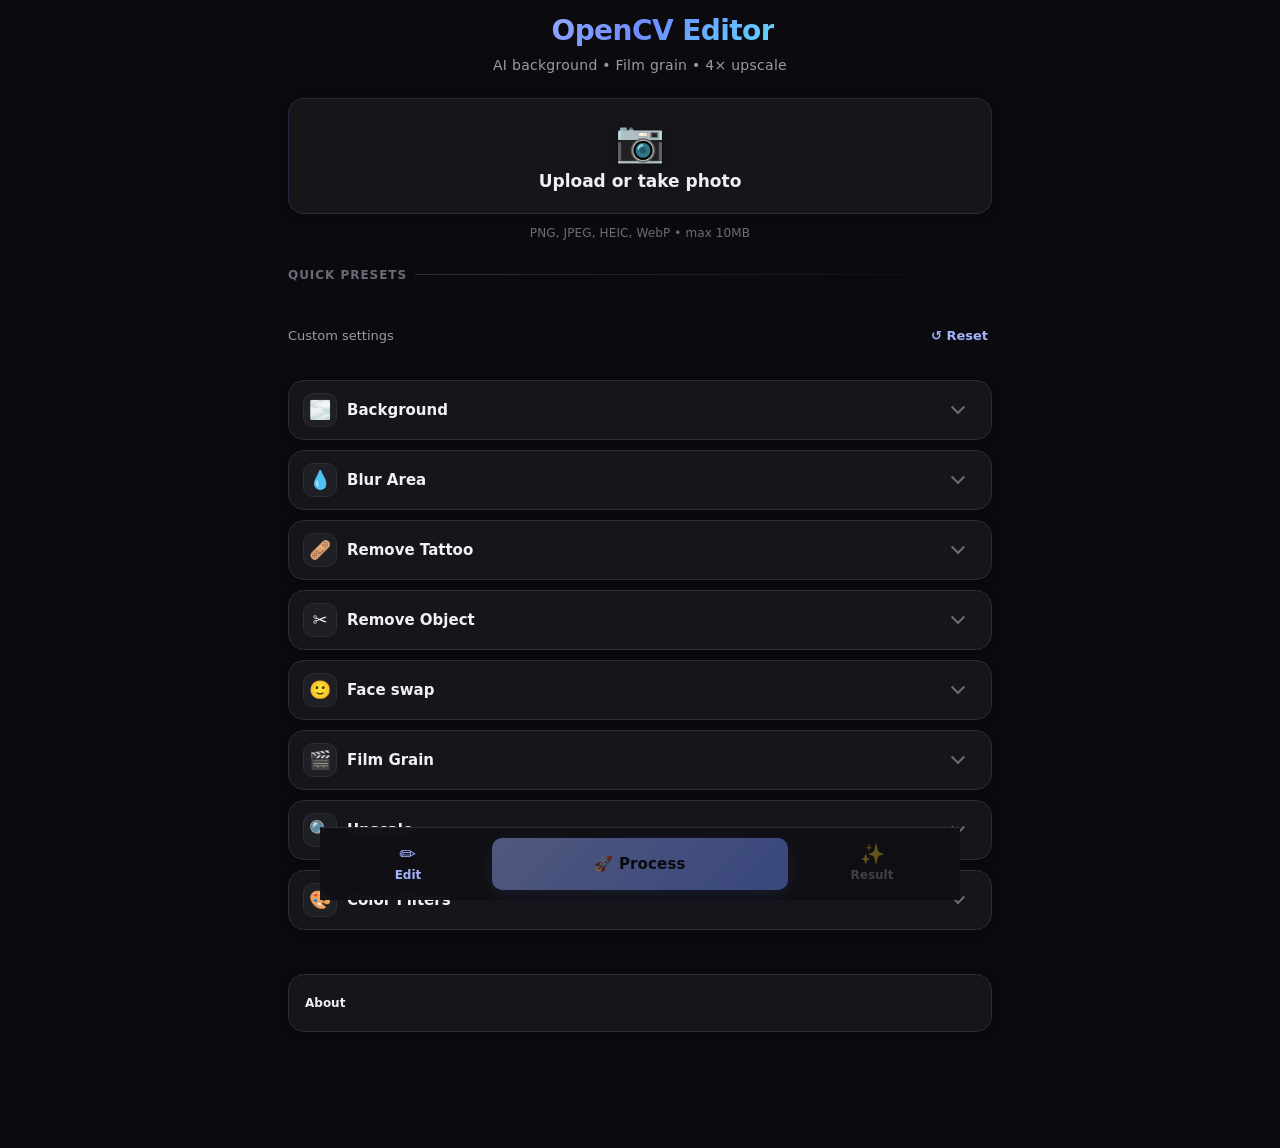
==== commit 30266332: "feat: control panel order matches the processing order (background, selection tools, face swap, grai" ====
--- a/web/index.html
+++ b/web/index.html
@@ -12,7 +12,7 @@
   <link rel="manifest" href="manifest.webmanifest" />
   <link rel="icon" type="image/png" sizes="192x192" href="icons/icon-192.png" />
   <link rel="apple-touch-icon" href="icons/icon-192.png" />
-  <link rel="stylesheet" href="style.css?v=26" />
+  <link rel="stylesheet" href="style.css?v=28" />
 </head>
 <body>
   <main class="app">
@@ -88,59 +88,6 @@
     </section>
 
     <section class="controls-section" aria-label="Image processing controls">
-      <details class="control-group" id="face-group">
-        <summary>
-          <span class="control-icon" aria-hidden="true">🙂</span>
-          <span>Face swap</span>
-        </summary>
-        <div class="control-body">
-          <label class="checkbox-row">
-            <input type="checkbox" id="face-enabled" />
-            <span>Replace a face with one from another photo</span>
-          </label>
-          <p class="face-note" id="face-note" hidden></p>
-          <div class="bg-image-row">
-            <button id="face-donor-btn" class="btn btn-secondary" type="button">🙂 Choose photo with the new face</button>
-            <img id="face-donor-thumb" alt="Photo with the new face" hidden />
-            <input id="face-donor-input" type="file" accept="image/png,image/jpeg,image/webp,image/heic,image/heif" hidden />
-          </div>
-          <p class="face-info" id="face-info" aria-live="polite"></p>
-          <div class="face-pick" id="face-target-pick" hidden>
-            <span>Replace which face in your photo?</span>
-            <div class="face-chips" id="face-target-chips" role="group" aria-label="Face to replace"></div>
-          </div>
-          <div class="face-pick" id="face-donor-pick" hidden>
-            <span>Use which face from the new photo?</span>
-            <div class="face-chips" id="face-donor-chips" role="group" aria-label="Face to use"></div>
-          </div>
-          <label class="checkbox-row" id="face-hair-row">
-            <input type="checkbox" id="face-hair" />
-            <span>Also take their hair (best with a plain background and no hat)</span>
-          </label>
-          <label class="slider-row">
-            <span>Face shape: theirs → new face <output id="face-shape-value">0.80</output></span>
-            <input type="range" id="face-shape" min="0" max="1" step="0.05" value="0.8" />
-          </label>
-          <label class="slider-row">
-            <span>Soften edge <output id="face-blend-value">0.50</output></span>
-            <input type="range" id="face-blend" min="0" max="1" step="0.05" value="0.5" />
-          </label>
-          <label class="slider-row">
-            <span>Match skin tone <output id="face-color-value">0.80</output></span>
-            <input type="range" id="face-color" min="0" max="1" step="0.05" value="0.8" />
-          </label>
-          <label class="slider-row">
-            <span>Match photo texture <output id="face-detail-value">0.80</output></span>
-            <input type="range" id="face-detail" min="0" max="1.5" step="0.05" value="0.8" />
-          </label>
-          <label class="slider-row" id="face-restore-row">
-            <span>Sharpen face <output id="face-restore-value">0.30</output></span>
-            <input type="range" id="face-restore" min="0" max="1" step="0.05" value="0.3" />
-          </label>
-          <p class="face-note">Runs on the server when you tap Process (a few seconds). Only use faces of people who are happy for you to.</p>
-        </div>
-      </details>
-
       <details class="control-group" id="bg-group">
         <summary>
           <span class="control-icon" aria-hidden="true">🌫️</span>
@@ -285,6 +232,77 @@
         </div>
       </details>
 
+      <details class="control-group" id="face-group">
+        <summary>
+          <span class="control-icon" aria-hidden="true">🙂</span>
+          <span>Face swap</span>
+        </summary>
+        <div class="control-body">
+          <label class="checkbox-row">
+            <input type="checkbox" id="face-enabled" />
+            <span>Replace a face with one from another photo</span>
+          </label>
+          <p class="face-note" id="face-note" hidden></p>
+          <div class="bg-image-row">
+            <button id="face-donor-btn" class="btn btn-secondary" type="button">🙂 Choose photo with the new face</button>
+            <img id="face-donor-thumb" alt="Photo with the new face" hidden />
+            <input id="face-donor-input" type="file" accept="image/png,image/jpeg,image/webp,image/heic,image/heif" hidden />
+          </div>
+          <div class="bg-image-row">
+            <button id="face-extra-btn" class="btn btn-secondary" type="button">➕ Add more photos of the same person</button>
+            <input id="face-extra-input" type="file" multiple accept="image/png,image/jpeg,image/webp,image/heic,image/heif" hidden />
+          </div>
+          <div class="face-extra-list" id="face-extra-list" role="list" aria-label="More photos of the same person"></div>
+          <p class="face-info" id="face-extra-info" hidden></p>
+          <p class="face-info" id="face-info" aria-live="polite"></p>
+          <div class="face-pick" id="face-target-pick" hidden>
+            <span>Replace which face in your photo?</span>
+            <div class="face-chips" id="face-target-chips" role="group" aria-label="Face to replace"></div>
+          </div>
+          <div class="face-pick" id="face-donor-pick" hidden>
+            <span>Use which face from the new photo?</span>
+            <div class="face-chips" id="face-donor-chips" role="group" aria-label="Face to use"></div>
+          </div>
+          <label class="checkbox-row" id="face-all-row" hidden>
+            <input type="checkbox" id="face-all" />
+            <span>Replace every face in the photo with this one</span>
+          </label>
+          <label class="checkbox-row" id="face-hair-row">
+            <input type="checkbox" id="face-hair" />
+            <span>Also take their hair (best with a plain background and no hat)</span>
+          </label>
+          <label class="slider-row">
+            <span>Face shape: theirs → new face <output id="face-shape-value">0.80</output></span>
+            <input type="range" id="face-shape" min="0" max="1" step="0.05" value="0.8" />
+          </label>
+          <label class="slider-row">
+            <span>Soften edge <output id="face-blend-value">0.50</output></span>
+            <input type="range" id="face-blend" min="0" max="1" step="0.05" value="0.5" />
+          </label>
+          <label class="slider-row">
+            <span>Match skin tone <output id="face-color-value">0.80</output></span>
+            <input type="range" id="face-color" min="0" max="1" step="0.05" value="0.8" />
+          </label>
+          <label class="slider-row">
+            <span>Match photo texture <output id="face-detail-value">0.80</output></span>
+            <input type="range" id="face-detail" min="0" max="1.5" step="0.05" value="0.8" />
+          </label>
+          <label class="slider-row" id="face-restore-row">
+            <span>Sharpen face <output id="face-restore-value">0.30</output></span>
+            <input type="range" id="face-restore" min="0" max="1" step="0.05" value="0.3" />
+          </label>
+          <label class="slider-row" id="face-texture-row">
+            <span>Skin detail (keeps the likeness) <output id="face-texture-value">0.00</output></span>
+            <input type="range" id="face-texture" min="0" max="1" step="0.05" value="0" />
+          </label>
+          <label class="checkbox-row">
+            <input type="checkbox" id="facekeep-enabled" />
+            <span>Fix mistakes: paint over hair, glasses or a hand to keep them as in the original</span>
+          </label>
+          <p class="face-note">More than one photo of the new face gives a steadier likeness (the best ones are sharp, front-on and evenly lit). Runs on the server when you tap Process (a few seconds). Only use faces of people who are happy for you to.</p>
+        </div>
+      </details>
+
       <details class="control-group" id="grain-group">
         <summary>
           <span class="control-icon" aria-hidden="true">🎬</span>
@@ -457,6 +475,6 @@
     </button>
   </nav>
 
-  <script type="module" src="app.js?v=55"></script>
+  <script type="module" src="app.js?v=59"></script>
 </body>
 </html>
--- a/web/style.css
+++ b/web/style.css
@@ -815,6 +815,11 @@
   border: 2px solid var(--border); background: var(--surface-2); color: inherit; font: inherit;
 }
 .face-chip[aria-pressed="true"] { border-color: var(--accent); background: var(--accent); color: #fff; }
+.face-extra-list { display: flex; gap: 8px; flex-wrap: wrap; }
+.face-extra-list:empty { display: none; }
+.face-extra { position: relative; width: 56px; height: 56px; }
+.face-extra img { width: 56px; height: 56px; object-fit: cover; border-radius: 10px; border: 1px solid var(--border); }
+.face-extra button { position: absolute; top: -8px; right: -8px; width: 28px; height: 28px; border-radius: 50%; border: 1px solid var(--border); background: var(--surface-2, #333); color: inherit; font-size: 14px; line-height: 1; cursor: pointer; }
 #face-donor-thumb { width: 56px; height: 56px; object-fit: cover; border-radius: 10px; border: 1px solid var(--border); }
 .face-overlay {
   position: absolute; inset: 0; width: 100%; height: 100%;
